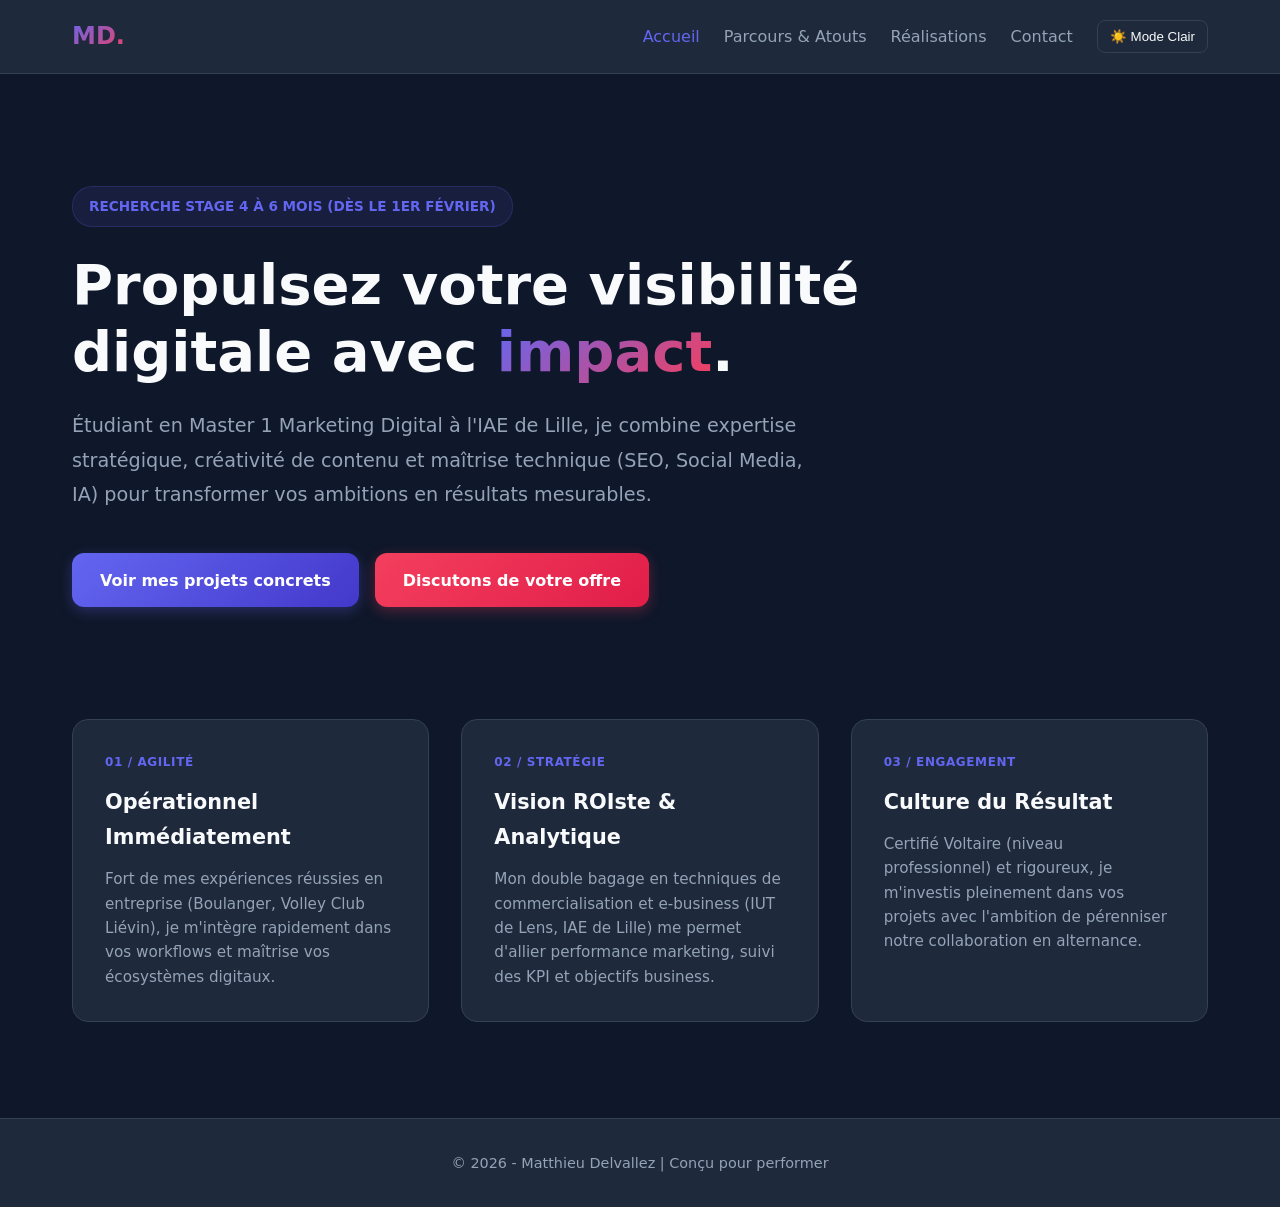
==== index.html @ c9779fed "Add files via upload" ====
<!DOCTYPE html>
<html lang="fr">
<head>
    <meta charset="UTF-8">
    <meta name="viewport" content="width=device-width, initial-scale=1.0">
    <title>Matthieu Delvallez | Portfolio - Marketing Digital</title>
    <link rel="stylesheet" href="style.css">
</head>
<body>

    <header>
        <nav>
            <a href="index.html" class="logo">MD.</a>
            <ul class="nav-links">
                <li><a href="index.html" class="active">Accueil</a></li>
                <li><a href="parcours.html">Parcours & Atouts</a></li>
                <li><a href="realisations.html">Réalisations</a></li>
                <li><a href="contact.html">Contact</a></li>
                <li><button id="themeToggle" class="theme-toggle">☀️ Mode Clair</button></li>
            </ul>
        </nav>
    </header>

    <main class="reveal">
        <!-- HERO SECTION -->
        <section class="hero-section" style="padding: 4rem 0 3rem 0;">
            <div style="margin-bottom: 1.5rem;">
                <span class="project-badge" style="display: inline-flex; align-items: center; gap: 0.5rem; font-size: 0.85rem; padding: 0.5rem 1rem;">
                    Recherche Stage 4 à 6 mois (Dès le 1er février)
                </span>
            </div>

            <h1 style="font-size: 3.5rem; font-weight: 800; line-height: 1.2; margin-bottom: 1.5rem; max-width: 900px;">
                Propulsez votre visibilité digitale avec <span style="background: linear-gradient(135deg, var(--primary), var(--accent)); -webkit-background-clip: text; -webkit-text-fill-color: transparent;">impact</span>.
            </h1>

            <p style="color: var(--text-muted); font-size: 1.2rem; max-width: 750px; margin-bottom: 2.5rem; line-height: 1.8;">
                Étudiant en Master 1 Marketing Digital à l'IAE de Lille, je combine expertise stratégique, créativité de contenu et maîtrise technique (SEO, Social Media, IA) pour transformer vos ambitions en résultats mesurables.
            </p>

            <div style="display: flex; gap: 1rem; flex-wrap: wrap;">
                <a href="realisations.html" class="btn">Voir mes projets concrets</a>
                <a href="contact.html" class="btn btn-accent">Discutons de votre offre</a>
            </div>
        </section>

        <!-- 3 CARTES DE VALEUR (Design System Minimaliste & Expert) -->
        <div class="grid" style="margin-top: 4rem; margin-bottom: 3rem;">
            <div class="card" style="display: flex; flex-direction: column; justify-content: space-between; position: relative;">
                <div>
                    <span style="font-size: 0.75rem; font-weight: 700; color: var(--primary); text-transform: uppercase; letter-spacing: 0.05em; display: block; margin-bottom: 0.75rem;">01 / Agilité</span>
                    <h3 style="font-size: 1.3rem; margin-bottom: 0.75rem;">Opérationnel Immédiatement</h3>
                    <p style="color: var(--text-muted); font-size: 0.95rem; line-height: 1.6;">
                        Fort de mes expériences réussies en entreprise (Boulanger, Volley Club Liévin), je m'intègre rapidement dans vos workflows et maîtrise vos écosystèmes digitaux.
                    </p>
                </div>
            </div>

            <div class="card" style="display: flex; flex-direction: column; justify-content: space-between; position: relative;">
                <div>
                    <span style="font-size: 0.75rem; font-weight: 700; color: var(--primary); text-transform: uppercase; letter-spacing: 0.05em; display: block; margin-bottom: 0.75rem;">02 / Stratégie</span>
                    <h3 style="font-size: 1.3rem; margin-bottom: 0.75rem;">Vision ROIste & Analytique</h3>
                    <p style="color: var(--text-muted); font-size: 0.95rem; line-height: 1.6;">
                        Mon double bagage en techniques de commercialisation et e-business (IUT de Lens, IAE de Lille) me permet d'allier performance marketing, suivi des KPI et objectifs business.
                    </p>
                </div>
            </div>

            <div class="card" style="display: flex; flex-direction: column; justify-content: space-between; position: relative;">
                <div>
                    <span style="font-size: 0.75rem; font-weight: 700; color: var(--primary); text-transform: uppercase; letter-spacing: 0.05em; display: block; margin-bottom: 0.75rem;">03 / Engagement</span>
                    <h3 style="font-size: 1.3rem; margin-bottom: 0.75rem;">Culture du Résultat</h3>
                    <p style="color: var(--text-muted); font-size: 0.95rem; line-height: 1.6;">
                        Certifié Voltaire (niveau professionnel) et rigoureux, je m'investis pleinement dans vos projets avec l'ambition de pérenniser notre collaboration en alternance.
                    </p>
                </div>
            </div>
        </div>
    </main>

    <footer>
        <p>&copy; 2026 - Matthieu Delvallez | Conçu pour performer</p>
    </footer>

    <script src="script.js"></script>
</body>
</html>
---- style.css ----
/* --- Variables & Thème --- */
:root {
    --bg-color: #0f172a;
    --card-bg: #1e293b;
    --text-color: #f8fafc;
    --text-muted: #94a3b8;
    --primary: #6366f1;
    --primary-hover: #4f46e5;
    --accent: #f43f5e;
    --border: #334155;
    --transition: all 0.3s cubic-bezier(0.4, 0, 0.2, 1);
}

body.light-theme {
    --bg-color: #f8fafc;
    --card-bg: #ffffff;
    --text-color: #0f172a;
    --text-muted: #64748b;
    --primary: #4f46e5;
    --primary-hover: #4338ca;
    --border: #e2e8f0;
}

/* --- Reset & Base --- */
* {
    box-sizing: border-box;
    margin: 0;
    padding: 0;
}

body {
    font-family: 'Inter', system-ui, -apple-system, sans-serif;
    background-color: var(--bg-color);
    color: var(--text-color);
    line-height: 1.7;
    transition: var(--transition);
    display: flex;
    flex-direction: column;
    min-height: 100vh;
}

/* --- Header & Navigation --- */
header {
    background-color: var(--card-bg);
    border-bottom: 1px solid var(--border);
    position: sticky;
    top: 0;
    z-index: 1000;
    backdrop-filter: blur(10px);
}

nav {
    max-width: 1200px;
    margin: 0 auto;
    display: flex;
    justify-content: space-between;
    align-items: center;
    padding: 1rem 2rem;
}

.logo {
    font-weight: 800;
    font-size: 1.5rem;
    background: linear-gradient(135deg, var(--primary), var(--accent));
    -webkit-background-clip: text;
    -webkit-text-fill-color: transparent;
    text-decoration: none;
}

.nav-links {
    display: flex;
    list-style: none;
    gap: 1.5rem;
    align-items: center;
}

nav a {
    text-decoration: none;
    color: var(--text-muted);
    font-weight: 500;
    transition: var(--transition);
}

nav a:hover, nav a.active {
    color: var(--primary);
}

.theme-toggle {
    background: none;
    border: 1px solid var(--border);
    color: var(--text-color);
    padding: 0.5rem 0.75rem;
    border-radius: 8px;
    cursor: pointer;
    transition: var(--transition);
}
.theme-toggle:hover {
    border-color: var(--primary);
}

/* --- Layout Général --- */
main {
    flex: 1;
    max-width: 1200px;
    width: 100%;
    margin: 0 auto;
    padding: 3rem 2rem;
}

/* --- Boutons --- */
.btn {
    display: inline-flex;
    align-items: center;
    justify-content: center;
    background: linear-gradient(135deg, var(--primary), #4338ca);
    color: white;
    padding: 0.85rem 1.75rem;
    border-radius: 12px;
    text-decoration: none;
    font-weight: 600;
    transition: var(--transition);
    border: none;
    cursor: pointer;
    box-shadow: 0 4px 14px rgba(99, 102, 241, 0.3);
}

.btn:hover {
    transform: translateY(-2px);
    box-shadow: 0 6px 20px rgba(99, 102, 241, 0.4);
}

.btn-accent {
    background: linear-gradient(135deg, var(--accent), #e11d48);
    box-shadow: 0 4px 14px rgba(244, 63, 94, 0.3);
}

/* --- Grilles & Cartes --- */
.grid {
    display: grid;
    grid-template-columns: repeat(auto-fit, minmax(320px, 1fr));
    gap: 2rem;
    margin-top: 2rem;
}

.card {
    background-color: var(--card-bg);
    border: 1px solid var(--border);
    padding: 2rem;
    border-radius: 16px;
    transition: var(--transition);
    position: relative;
    overflow: hidden;
}

.card:hover {
    transform: translateY(-5px);
    border-color: var(--primary);
    box-shadow: 0 10px 30px rgba(0, 0, 0, 0.1);
}

/* --- Filtres Réalisations --- */
.filters {
    display: flex;
    gap: 1rem;
    margin-bottom: 2rem;
    flex-wrap: wrap;
}

.filter-btn {
    background: var(--card-bg);
    border: 1px solid var(--border);
    color: var(--text-muted);
    padding: 0.5rem 1.25rem;
    border-radius: 20px;
    cursor: pointer;
    font-weight: 500;
    transition: var(--transition);
}

.filter-btn.active, .filter-btn:hover {
    background: var(--primary);
    color: white;
    border-color: var(--primary);
}

/* --- Styles spécifiques aux sections de détails --- */
.project-detail-section {
    background-color: var(--card-bg);
    border: 1px solid var(--border);
    border-radius: 20px;
    padding: 2.5rem;
    margin-bottom: 3rem;
    transition: var(--transition);
}
.project-detail-section:hover {
    border-color: var(--primary);
    box-shadow: 0 10px 30px rgba(0, 0, 0, 0.15);
}
.project-header {
    display: flex;
    justify-content: space-between;
    align-items: flex-start;
    flex-wrap: wrap;
    gap: 1rem;
    margin-bottom: 1.5rem;
}
.project-badge {
    font-size: 0.8rem;
    font-weight: 700;
    text-transform: uppercase;
    padding: 0.4rem 0.8rem;
    border-radius: 20px;
    background: rgba(99, 102, 241, 0.1);
    color: var(--primary);
    border: 1px solid rgba(99, 102, 241, 0.2);
}
.project-description {
    color: var(--text-muted);
    font-size: 1.05rem;
    margin-bottom: 2rem;
    line-height: 1.8;
}

.visual-grid-2 {
    display: grid;
    grid-template-columns: repeat(auto-fit, minmax(300px, 1fr));
    gap: 1.5rem;
    align-items: start;
}
.visual-grid-3 {
    display: grid;
    grid-template-columns: repeat(auto-fit, minmax(250px, 1fr));
    gap: 1.5rem;
    align-items: start;
}

.visual-box {
    width: 100%;
    background-color: var(--bg-color);
    border: 1px solid var(--border);
    border-radius: 12px;
    display: flex;
    align-items: center;
    justify-content: center;
    overflow: hidden;
    position: relative;
    padding: 0.75rem;
}
.visual-box img {
    width: 100%;
    height: auto;
    max-height: 380px;
    object-fit: contain;
    border-radius: 8px;
    transition: var(--transition);
}
.visual-box:hover img {
    transform: scale(1.02);
}

/* --- Fenêtre Modale Livre Interactif (Sans Scroll) --- */
.video-modal {
    display: none;
    position: fixed;
    z-index: 2000;
    left: 0;
    top: 0;
    width: 100%;
    height: 100%;
    background-color: rgba(15, 23, 42, 0.85);
    backdrop-filter: blur(10px);
    align-items: center;
    justify-content: center;
    opacity: 0;
    transition: opacity 0.3s ease;
}

.video-modal.active {
    display: flex;
    opacity: 1;
}

.modal-content {
    background: var(--card-bg);
    border: 1px solid var(--border);
    padding: 1.5rem;
    border-radius: 20px;
    max-width: 1000px;
    width: 95vw;
    height: 92vh;
    position: relative;
    box-shadow: 0 25px 50px rgba(0, 0, 0, 0.5);
    display: flex;
    flex-direction: column;
    align-items: center;
    justify-content: space-between;
    overflow: hidden;
}

.book-container {
    position: relative;
    width: 100%;
    height: calc(100% - 4rem);
    display: flex;
    align-items: center;
    justify-content: center;
}

.book-page {
    display: none;
    width: 100%;
    height: 100%;
    text-align: center;
    animation: fadeIn 0.4s ease-in-out;
}

.book-page.active {
    display: flex;
    justify-content: center;
    align-items: center;
}

/* S'assure que le lecteur PDF intégré s'adapte exactement au cadre sans scroll */
.book-page object {
    width: 100%;
    height: 100%;
    border-radius: 8px;
    border: none;
    background-color: #ffffff;
}

.book-page img {
    max-width: 100%;
    max-height: 100%;
    object-fit: contain;
    border-radius: 8px;
}

@keyframes fadeIn {
    from { opacity: 0; transform: scale(0.98); }
    to { opacity: 1; transform: scale(1); }
}

.book-nav {
    display: flex;
    gap: 1.5rem;
    align-items: center;
    margin-top: 0.75rem;
}

.book-btn {
    background: var(--primary);
    color: white;
    border: none;
    padding: 0.5rem 1.25rem;
    border-radius: 30px;
    cursor: pointer;
    font-weight: 600;
    transition: var(--transition);
}

.book-btn:hover {
    background: var(--primary-hover);
    transform: translateY(-2px);
}

.page-indicator {
    font-size: 0.95rem;
    color: var(--text-muted);
    font-weight: 600;
}

.close-modal {
    position: absolute;
    top: 1rem;
    right: 1.25rem;
    background: none;
    border: none;
    color: var(--text-color);
    font-size: 1.8rem;
    cursor: pointer;
    z-index: 10;
    transition: var(--transition);
}

.close-modal:hover {
    color: var(--accent);
}

/* --- Footer --- */
footer {
    background-color: var(--card-bg);
    border-top: 1px solid var(--border);
    text-align: center;
    padding: 2rem;
    color: var(--text-muted);
    font-size: 0.9rem;
}

/* --- Animation Scroll Reveal --- */
.reveal {
    opacity: 0;
    transform: translateY(30px);
    transition: all 0.8s ease-out;
}
.reveal.active {
    opacity: 1;
    transform: translateY(0);
}

/* --- Style de la page Contact modernisée --- */
.contact-wrapper {
    display: grid;
    grid-template-columns: 1fr 1.2fr;
    gap: 3rem;
    align-items: start;
    margin-top: 2rem;
}

@media (max-width: 900px) {
    .contact-wrapper {
        grid-template-columns: 1fr;
    }
}

.contact-info-card {
    background: var(--card-bg);
    border: 1px solid var(--border);
    border-radius: 20px;
    padding: 2.5rem;
    box-shadow: 0 10px 30px rgba(0, 0, 0, 0.1);
}

.contact-info-item {
    display: flex;
    align-items: center;
    gap: 1rem;
    margin-bottom: 1.5rem;
    text-decoration: none;
    color: var(--text-color);
    transition: var(--transition);
}

.contact-info-item:hover {
    color: var(--primary);
    transform: translateX(5px);
}

.contact-icon {
    width: 45px;
    height: 45px;
    background: rgba(99, 102, 241, 0.1);
    border: 1px solid rgba(99, 102, 241, 0.2);
    border-radius: 12px;
    display: flex;
    align-items: center;
    justify-content: center;
    font-size: 1.2rem;
    color: var(--primary);
    flex-shrink: 0;
}

.contact-form-card {
    background: var(--card-bg);
    border: 1px solid var(--border);
    border-radius: 20px;
    padding: 2.5rem;
    box-shadow: 0 10px 30px rgba(0, 0, 0, 0.1);
}

.form-group {
    margin-bottom: 1.5rem;
}

.form-group label {
    display: block;
    font-weight: 600;
    margin-bottom: 0.5rem;
    font-size: 0.95rem;
}

.form-control {
    width: 100%;
    background-color: var(--bg-color);
    border: 1px solid var(--border);
    color: var(--text-color);
    padding: 0.85rem 1rem;
    border-radius: 12px;
    font-family: inherit;
    font-size: 1rem;
    transition: var(--transition);
}

.form-control:focus {
    outline: none;
    border-color: var(--primary);
    box-shadow: 0 0 0 3px rgba(99, 102, 241, 0.15);
}

textarea.form-control {
    resize: vertical;
    min-height: 140px;
}

/* --- Style de la page Parcours --- */
.parcours-grid {
    display: grid;
    grid-template-columns: 1fr 1fr;
    gap: 2.5rem;
    align-items: start;
    margin-top: 2rem;
}

@media (max-width: 950px) {
    .parcours-grid {
        grid-template-columns: 1fr;
    }
}

.parcours-card {
    background: var(--card-bg);
    border: 1px solid var(--border);
    border-radius: 20px;
    padding: 2.5rem;
    box-shadow: 0 10px 30px rgba(0, 0, 0, 0.1);
    height: 100%;
}

/* Timeline pour le parcours */
/* --- Correction de la Timeline (Parcours) --- */
.timeline {
    position: relative;
    padding-left: 2rem; /* Augmenté pour laisser respirer le texte */
    border-left: 2px solid var(--primary);
    margin-top: 1.5rem;
    margin-left: 0.5rem; /* Évite de coller au bord de la carte */
    display: flex;
    flex-direction: column;
    gap: 2rem;
}

.timeline-item {
    position: relative;
}

.timeline-item::before {
    content: '';
    position: absolute;
    left: calc(-2rem - 6px); /* Aligne parfaitement le point sur la ligne verticale */
    top: 6px;
    width: 10px;
    height: 10px;
    border-radius: 50%;
    background: var(--primary);
    box-shadow: 0 0 0 4px var(--card-bg);
}

.timeline-date {
    font-size: 0.8rem;
    font-weight: 700;
    color: var(--primary);
    text-transform: uppercase;
    letter-spacing: 0.05em;
    margin-bottom: 0.25rem;
}

.timeline-title {
    font-size: 1.15rem;
    font-weight: 700;
    color: var(--text-color);
}

.timeline-desc {
    font-size: 0.95rem;
    color: var(--text-muted);
    margin-top: 0.25rem;
}

/* Badges de compétences (Tags) */
.skills-category {
    margin-bottom: 1.75rem;
}

.skills-category:last-child {
    margin-bottom: 0;
}

.skills-category-title {
    font-size: 1rem;
    font-weight: 700;
    color: var(--text-color);
    margin-bottom: 0.75rem;
    display: flex;
    align-items: center;
    gap: 0.5rem;
}

.skills-badges {
    display: flex;
    flex-wrap: wrap;
    gap: 0.5rem;
}

.skill-badge {
    background: rgba(99, 102, 241, 0.1);
    color: var(--primary);
    border: 1px solid rgba(99, 102, 241, 0.2);
    padding: 0.4rem 0.85rem;
    border-radius: 20px;
    font-size: 0.85rem;
    font-weight: 600;
    transition: var(--transition);
}

.skill-badge:hover {
    background: var(--primary);
    color: white;
    transform: translateY(-2px);
}

/* --- Style spécifique à la page d'accueil --- */
.hero-section {
    padding: 2rem 0 4rem 0;
}

.home-projects-preview {
    margin-top: 4rem;
}

.preview-grid {
    display: grid;
    grid-template-columns: repeat(auto-fit, minmax(300px, 1fr));
    gap: 2rem;
    margin-top: 2rem;
}

.preview-card {
    background-color: var(--card-bg);
    border: 1px solid var(--border);
    border-radius: 16px;
    overflow: hidden;
    transition: var(--transition);
    text-decoration: none;
    display: flex;
    flex-direction: column;
}

.preview-card:hover {
    transform: translateY(-5px);
    border-color: var(--primary);
    box-shadow: 0 10px 30px rgba(0, 0, 0, 0.15);
}

.preview-img-box {
    width: 100%;
    height: 200px;
    background: var(--bg-color);
    overflow: hidden;
    position: relative;
    border-bottom: 1px solid var(--border);
}

.preview-img-box img {
    width: 100%;
    height: 100%;
    object-fit: cover;
    transition: var(--transition);
}

.preview-card:hover img {
    transform: scale(1.05);
}

.preview-content {
    padding: 1.5rem;
    flex: 1;
    display: flex;
    flex-direction: column;
    justify-content: space-between;
}

/* --- Style raffiné pour les pages des livres interactifs --- */
.book-page, .boulanger-page {
    display: none;
    width: 100%;
    height: 100%;
    justify-content: center;
    align-items: center;
    background-color: rgba(255, 255, 255, 0.03); /* Fond subtil */
    border-radius: 12px;
    padding: 1rem;
    animation: fadeIn 0.4s ease-in-out;
}

.book-page.active, .boulanger-page.active {
    display: flex;
}

.book-page img, .boulanger-page img {
    max-width: 100%;
    max-height: 100%;
    object-fit: contain;
    border-radius: 6px;
    box-shadow: 0 10px 30px rgba(0, 0, 0, 0.5);
    background-color: #ffffff; /* Fond blanc pour les pages de document */
}

.book-page, .boulanger-page, .soutenance-page {
    display: none;
    width: 100%;
    height: 100%;
    justify-content: center;
    align-items: center;
    background-color: rgba(255, 255, 255, 0.03);
    border-radius: 12px;
    padding: 1rem;
    animation: fadeIn 0.4s ease-in-out;
}

.book-page.active, .boulanger-page.active, .soutenance-page.active {
    display: flex;
}

.book-page img, .boulanger-page img, .soutenance-page img {
    max-width: 100%;
    max-height: 100%;
    object-fit: contain;
    border-radius: 6px;
    box-shadow: 0 10px 30px rgba(0, 0, 0, 0.5);
    background-color: #ffffff;
}

/* ========================================= */
/* --- RESPONSIVE DESIGN GLOBALE & EXPERT --- */
/* ========================================= */

@media (max-width: 950px) {
    /* Navigation mobile simplifiée */
    nav {
        flex-direction: column;
        gap: 1rem;
        padding: 1rem;
    }

    .nav-links {
        flex-wrap: wrap;
        justify-content: center;
        gap: 0.75rem;
    }

    /* Passage des grilles 2 ou 3 colonnes en 1 seule colonne sur tablette/mobile */
    .grid, 
    .parcours-grid, 
    .contact-wrapper, 
    .preview-grid {
        grid-template-columns: 1fr !important;
        gap: 1.5rem;
    }

    /* Ajustement des titres principaux pour éviter les débordements */
    h1 {
        font-size: 2.25rem !important;
    }

    main {
        padding: 1.5rem 1rem !important;
    }
}

@media (max-width: 600px) {
    /* Grilles de visuels (projets) en 1 colonne sur smartphone */
    .visual-grid-3, 
    .visual-grid-2 {
        grid-template-columns: 1fr !important;
    }

    /* Adaptation des modales (livres interactifs) en plein écran mobile */
    .modal-content {
        width: 95% !important;
        height: 85vh !important;
        padding: 1rem !important;
    }

    .book-btn {
        padding: 0.5rem 0.75rem !important;
        font-size: 0.85rem !important;
    }

    /* Boutons pleine largeur sur mobile pour le confort tactile */
    .hero-section .btn,
    .contact-form-card button[type="submit"] {
        width: 100%;
        text-align: center;
        justify-content: center;
    }
}
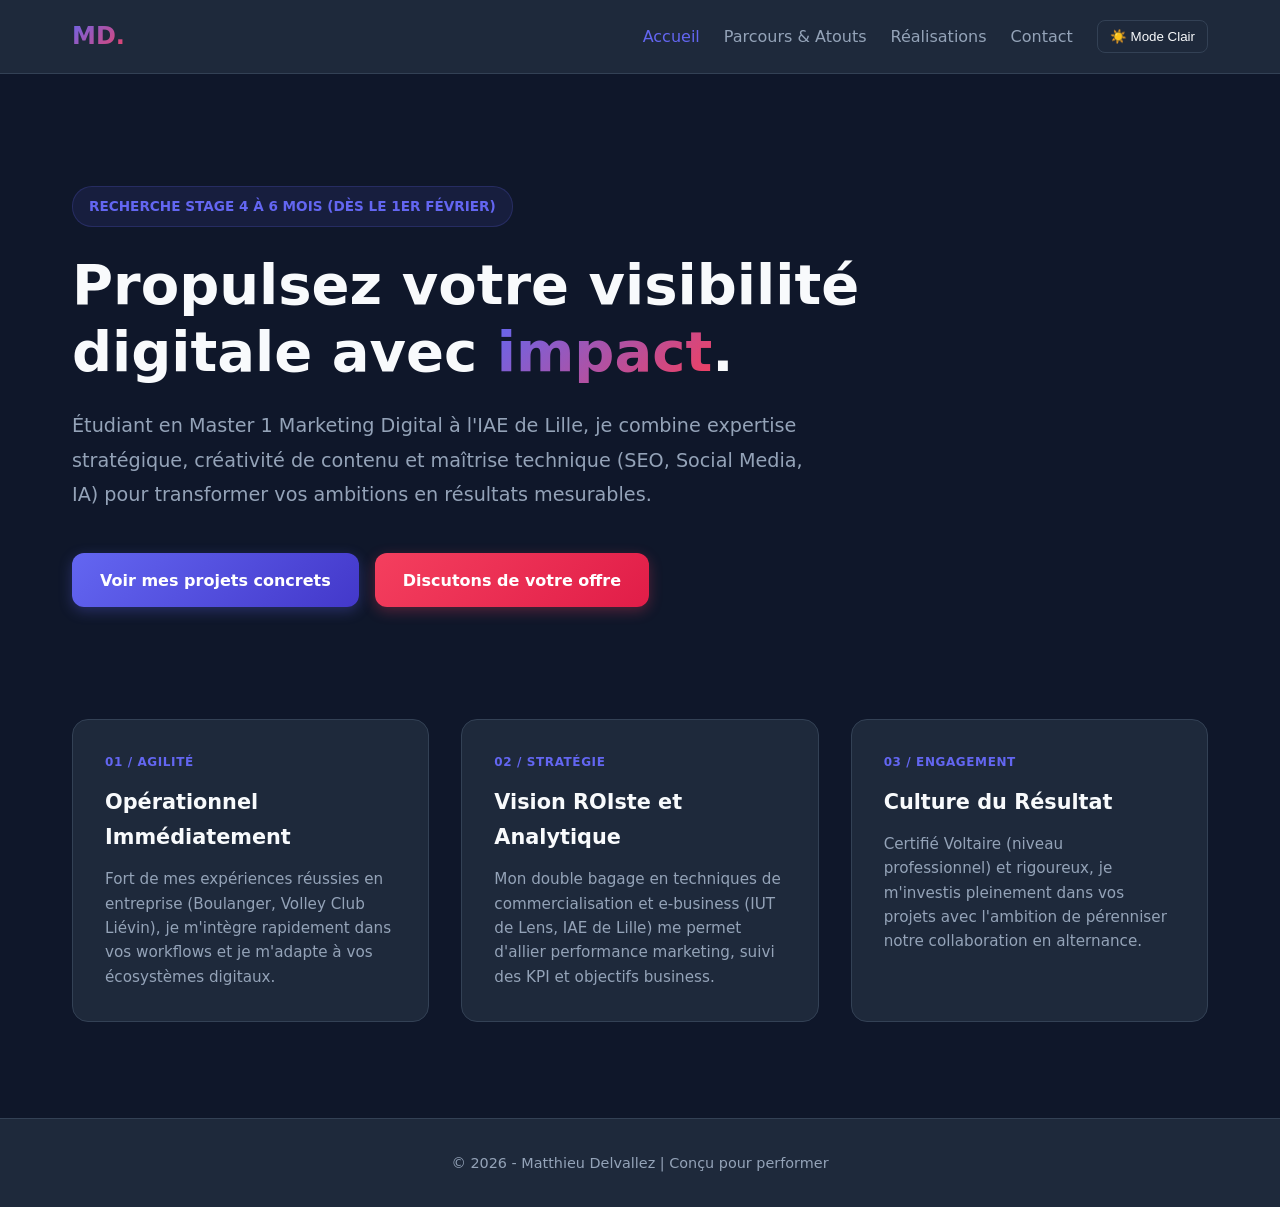
==== commit 12d5984e: "Update index.html" ====
--- a/index.html
+++ b/index.html
@@ -51,7 +51,7 @@
                     <span style="font-size: 0.75rem; font-weight: 700; color: var(--primary); text-transform: uppercase; letter-spacing: 0.05em; display: block; margin-bottom: 0.75rem;">01 / Agilité</span>
                     <h3 style="font-size: 1.3rem; margin-bottom: 0.75rem;">Opérationnel Immédiatement</h3>
                     <p style="color: var(--text-muted); font-size: 0.95rem; line-height: 1.6;">
-                        Fort de mes expériences réussies en entreprise (Boulanger, Volley Club Liévin), je m'intègre rapidement dans vos workflows et maîtrise vos écosystèmes digitaux.
+                        Fort de mes expériences réussies en entreprise (Boulanger, Volley Club Liévin), je m'intègre rapidement dans vos workflows et je m'adapte à vos écosystèmes digitaux.
                     </p>
                 </div>
             </div>
@@ -59,7 +59,7 @@
             <div class="card" style="display: flex; flex-direction: column; justify-content: space-between; position: relative;">
                 <div>
                     <span style="font-size: 0.75rem; font-weight: 700; color: var(--primary); text-transform: uppercase; letter-spacing: 0.05em; display: block; margin-bottom: 0.75rem;">02 / Stratégie</span>
-                    <h3 style="font-size: 1.3rem; margin-bottom: 0.75rem;">Vision ROIste & Analytique</h3>
+                    <h3 style="font-size: 1.3rem; margin-bottom: 0.75rem;">Vision ROIste et Analytique</h3>
                     <p style="color: var(--text-muted); font-size: 0.95rem; line-height: 1.6;">
                         Mon double bagage en techniques de commercialisation et e-business (IUT de Lens, IAE de Lille) me permet d'allier performance marketing, suivi des KPI et objectifs business.
                     </p>
@@ -84,4 +84,4 @@
 
     <script src="script.js"></script>
 </body>
-</html>+</html>
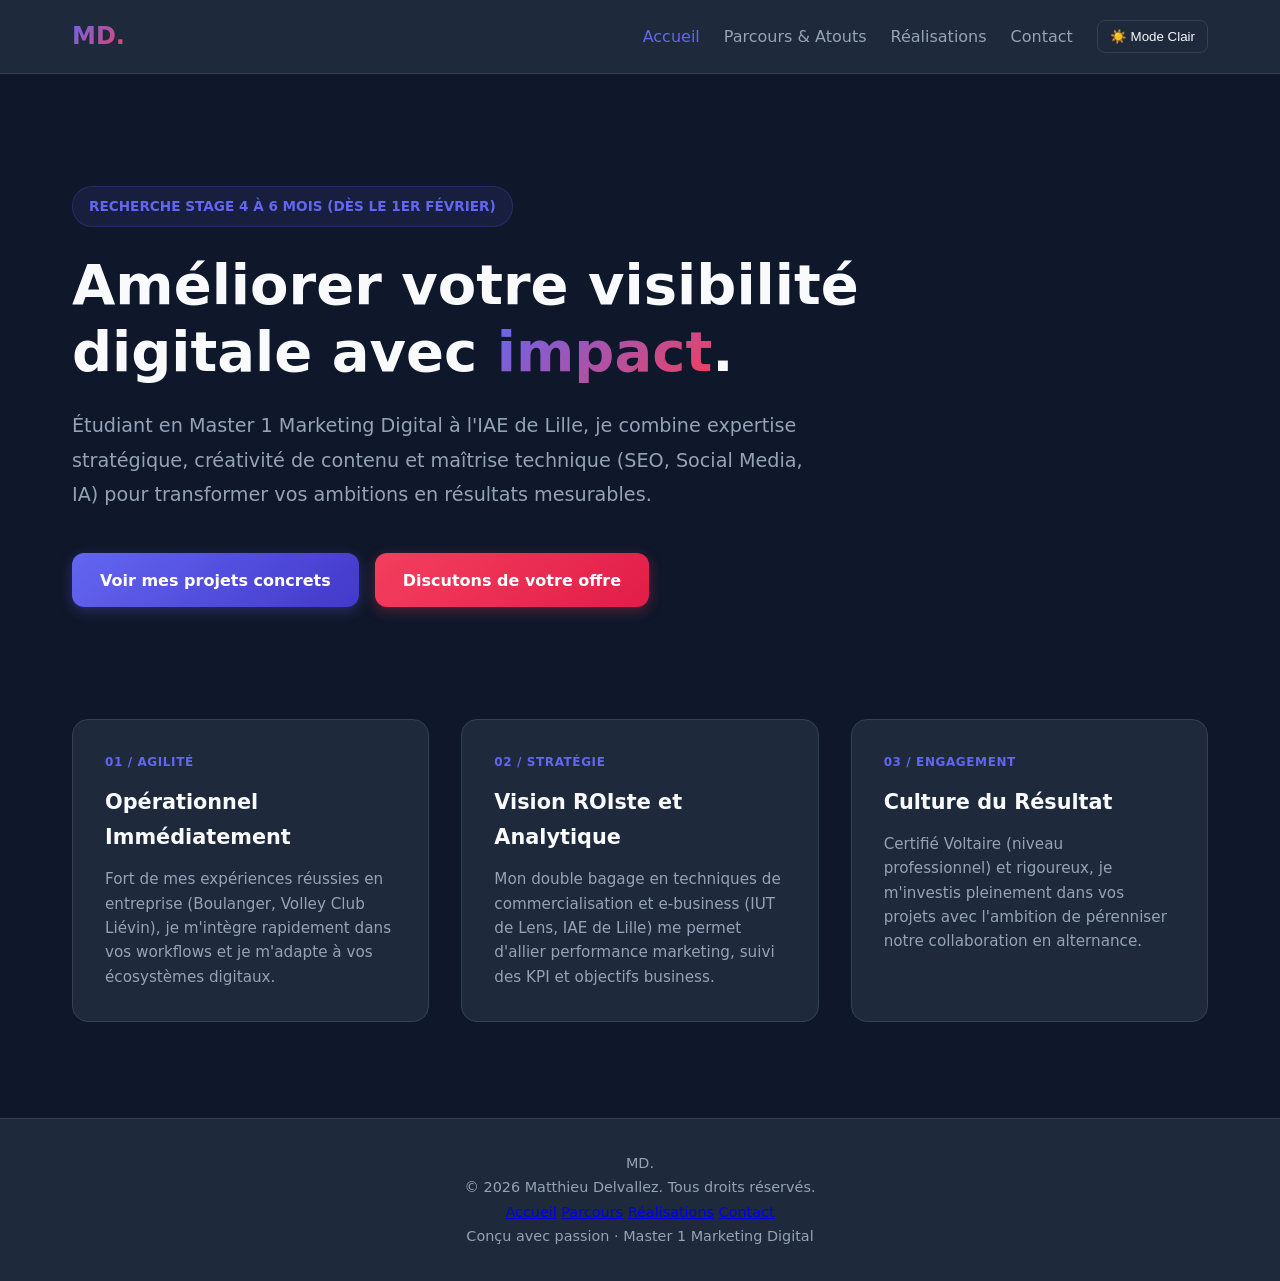
==== commit 53dba41f: "Update index.html" ====
--- a/index.html
+++ b/index.html
@@ -31,7 +31,7 @@
             </div>
 
             <h1 style="font-size: 3.5rem; font-weight: 800; line-height: 1.2; margin-bottom: 1.5rem; max-width: 900px;">
-                Propulsez votre visibilité digitale avec <span style="background: linear-gradient(135deg, var(--primary), var(--accent)); -webkit-background-clip: text; -webkit-text-fill-color: transparent;">impact</span>.
+                Améliorer votre visibilité digitale avec <span style="background: linear-gradient(135deg, var(--primary), var(--accent)); -webkit-background-clip: text; -webkit-text-fill-color: transparent;">impact</span>.
             </h1>
 
             <p style="color: var(--text-muted); font-size: 1.2rem; max-width: 750px; margin-bottom: 2.5rem; line-height: 1.8;">
@@ -78,8 +78,22 @@
         </div>
     </main>
 
-    <footer>
-        <p>&copy; 2026 - Matthieu Delvallez | Conçu pour performer</p>
+    <footer class="site-footer">
+        <div class="footer-content">
+            <div class="footer-left">
+                <span class="footer-logo">MD.</span>
+                <p>&copy; 2026 Matthieu Delvallez. Tous droits réservés.</p>
+            </div>
+            <div class="footer-links">
+                <a href="index.html">Accueil</a>
+                <a href="parcours.html">Parcours</a>
+                <a href="realisations.html">Réalisations</a>
+                <a href="contact.html">Contact</a>
+            </div>
+            <div class="footer-right">
+                <p>Conçu avec passion &middot; Master 1 Marketing Digital</p>
+            </div>
+        </div>
     </footer>
 
     <script src="script.js"></script>
--- a/style.css
+++ b/style.css
@@ -793,4 +793,70 @@
         text-align: center;
         justify-content: center;
     }
-}+    /* --- Footer Professionnel & Élégant --- */
+.site-footer {
+    background-color: var(--card-bg);
+    border-top: 1px solid rgba(255, 255, 255, 0.05);
+    padding: 2.5rem 2rem;
+    margin-top: 4rem;
+    color: var(--text-muted);
+    font-size: 0.9rem;
+}
+
+.footer-content {
+    max-width: 1200px;
+    margin: 0 auto;
+    display: flex;
+    justify-content: space-between;
+    align-items: center;
+    flex-wrap: wrap;
+    gap: 1.5rem;
+}
+
+.footer-left {
+    display: flex;
+    align-items: center;
+    gap: 1rem;
+}
+
+.footer-logo {
+    font-weight: 800;
+    font-size: 1.25rem;
+    color: var(--text-color);
+    letter-spacing: -0.05em;
+}
+
+.footer-links {
+    display: flex;
+    gap: 1.5rem;
+}
+
+.footer-links a {
+    color: var(--text-muted);
+    text-decoration: none;
+    transition: color 0.2s ease;
+}
+
+.footer-links a:hover {
+    color: var(--primary);
+}
+
+.footer-right p {
+    font-size: 0.85rem;
+    opacity: 0.8;
+}
+
+/* --- Responsive Footer sur Mobile --- */
+@media (max-width: 768px) {
+    .footer-content {
+        flex-direction: column;
+        text-align: center;
+        gap: 1rem;
+    }
+
+    .footer-left {
+        flex-direction: column;
+        gap: 0.25rem;
+    }
+}
+}
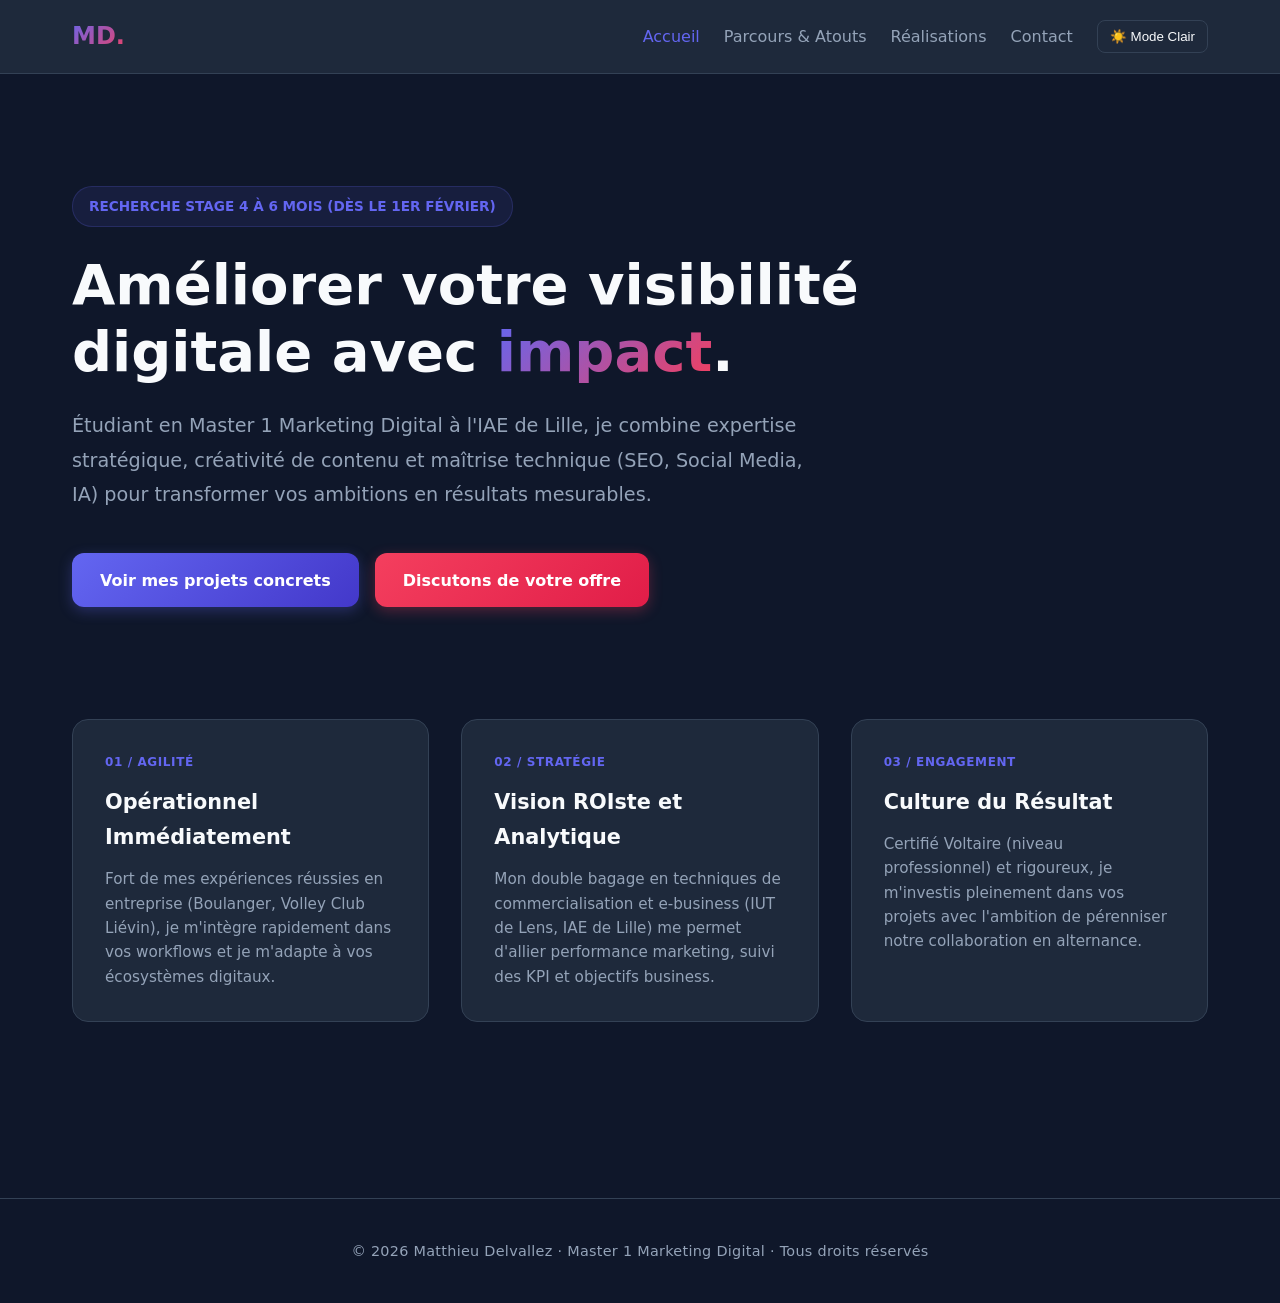
==== commit 24fd2050: "Update index.html" ====
--- a/index.html
+++ b/index.html
@@ -79,21 +79,7 @@
     </main>
 
     <footer class="site-footer">
-        <div class="footer-content">
-            <div class="footer-left">
-                <span class="footer-logo">MD.</span>
-                <p>&copy; 2026 Matthieu Delvallez. Tous droits réservés.</p>
-            </div>
-            <div class="footer-links">
-                <a href="index.html">Accueil</a>
-                <a href="parcours.html">Parcours</a>
-                <a href="realisations.html">Réalisations</a>
-                <a href="contact.html">Contact</a>
-            </div>
-            <div class="footer-right">
-                <p>Conçu avec passion &middot; Master 1 Marketing Digital</p>
-            </div>
-        </div>
+        <p>&copy; 2026 Matthieu Delvallez &middot; Master 1 Marketing Digital &middot; Tous droits réservés</p>
     </footer>
 
     <script src="script.js"></script>
--- a/style.css
+++ b/style.css
@@ -221,21 +221,17 @@
     line-height: 1.8;
 }
 
+/* --- GRILLES DE VISUELS (2 colonnes & 3 colonnes) --- */
 .visual-grid-2 {
     display: grid;
-    grid-template-columns: repeat(auto-fit, minmax(300px, 1fr));
+    grid-template-columns: repeat(2, 1fr);
     gap: 1.5rem;
-    align-items: start;
-}
-.visual-grid-3 {
-    display: grid;
-    grid-template-columns: repeat(auto-fit, minmax(250px, 1fr));
-    gap: 1.5rem;
-    align-items: start;
-}
-
-.visual-box {
-    width: 100%;
+    align-items: center;
+    margin-bottom: 1.5rem;
+}
+
+.visual-grid-2 .visual-box {
+    height: 280px;
     background-color: var(--bg-color);
     border: 1px solid var(--border);
     border-radius: 12px;
@@ -244,21 +240,56 @@
     justify-content: center;
     overflow: hidden;
     position: relative;
-    padding: 0.75rem;
-}
-.visual-box img {
-    width: 100%;
-    height: auto;
-    max-height: 380px;
+    padding: 1rem;
+}
+
+.visual-grid-2 .visual-box img {
+    max-width: 100%;
+    max-height: 100%;
     object-fit: contain;
     border-radius: 8px;
-    transition: var(--transition);
-}
+    box-shadow: 0 4px 12px rgba(0, 0, 0, 0.2);
+    transition: var(--transition);
+}
+
+.visual-grid-2 .visual-box:hover img {
+    transform: scale(1.02);
+}
+
+.visual-grid-3 {
+    display: grid;
+    grid-template-columns: repeat(3, 1fr);
+    gap: 1.25rem;
+    margin-bottom: 1.5rem;
+}
+
+.visual-box {
+    width: 100%;
+    height: 220px;
+    background-color: var(--bg-color);
+    border: 1px solid var(--border);
+    border-radius: 12px;
+    display: flex;
+    align-items: center;
+    justify-content: center;
+    overflow: hidden;
+    position: relative;
+    padding: 0.5rem;
+}
+
+.visual-box img {
+    max-width: 100%;
+    max-height: 100%;
+    object-fit: contain;
+    border-radius: 8px;
+    transition: var(--transition);
+}
+
 .visual-box:hover img {
-    transform: scale(1.02);
-}
-
-/* --- Fenêtre Modale Livre Interactif (Sans Scroll) --- */
+    transform: scale(1.03);
+}
+
+/* --- Fenêtre Modale Livre Interactif --- */
 .video-modal {
     display: none;
     position: fixed;
@@ -306,34 +337,35 @@
     justify-content: center;
 }
 
-.book-page {
+.book-page, 
+.boulanger-page, 
+.soutenance-page {
     display: none;
     width: 100%;
     height: 100%;
-    text-align: center;
+    justify-content: center;
+    align-items: center;
+    background-color: rgba(255, 255, 255, 0.03);
+    border-radius: 12px;
+    padding: 1rem;
     animation: fadeIn 0.4s ease-in-out;
 }
 
-.book-page.active {
-    display: flex;
-    justify-content: center;
-    align-items: center;
-}
-
-/* S'assure que le lecteur PDF intégré s'adapte exactement au cadre sans scroll */
-.book-page object {
-    width: 100%;
-    height: 100%;
-    border-radius: 8px;
-    border: none;
-    background-color: #ffffff;
-}
-
-.book-page img {
+.book-page.active, 
+.boulanger-page.active, 
+.soutenance-page.active {
+    display: flex;
+}
+
+.book-page img, 
+.boulanger-page img, 
+.soutenance-page img {
     max-width: 100%;
     max-height: 100%;
     object-fit: contain;
-    border-radius: 8px;
+    border-radius: 6px;
+    box-shadow: 0 10px 30px rgba(0, 0, 0, 0.5);
+    background-color: #ffffff;
 }
 
 @keyframes fadeIn {
@@ -387,16 +419,6 @@
     color: var(--accent);
 }
 
-/* --- Footer --- */
-footer {
-    background-color: var(--card-bg);
-    border-top: 1px solid var(--border);
-    text-align: center;
-    padding: 2rem;
-    color: var(--text-muted);
-    font-size: 0.9rem;
-}
-
 /* --- Animation Scroll Reveal --- */
 .reveal {
     opacity: 0;
@@ -423,7 +445,7 @@
     }
 }
 
-.contact-info-card {
+.contact-info-card, .contact-form-card {
     background: var(--card-bg);
     border: 1px solid var(--border);
     border-radius: 20px;
@@ -458,14 +480,6 @@
     font-size: 1.2rem;
     color: var(--primary);
     flex-shrink: 0;
-}
-
-.contact-form-card {
-    background: var(--card-bg);
-    border: 1px solid var(--border);
-    border-radius: 20px;
-    padding: 2.5rem;
-    box-shadow: 0 10px 30px rgba(0, 0, 0, 0.1);
 }
 
 .form-group {
@@ -527,13 +541,12 @@
 }
 
 /* Timeline pour le parcours */
-/* --- Correction de la Timeline (Parcours) --- */
 .timeline {
     position: relative;
-    padding-left: 2rem; /* Augmenté pour laisser respirer le texte */
+    padding-left: 2rem;
     border-left: 2px solid var(--primary);
     margin-top: 1.5rem;
-    margin-left: 0.5rem; /* Évite de coller au bord de la carte */
+    margin-left: 0.5rem;
     display: flex;
     flex-direction: column;
     gap: 2rem;
@@ -546,7 +559,7 @@
 .timeline-item::before {
     content: '';
     position: absolute;
-    left: calc(-2rem - 6px); /* Aligne parfaitement le point sur la ligne verticale */
+    left: calc(-2rem - 6px);
     top: 6px;
     width: 10px;
     height: 10px;
@@ -679,63 +692,98 @@
     justify-content: space-between;
 }
 
-/* --- Style raffiné pour les pages des livres interactifs --- */
-.book-page, .boulanger-page {
-    display: none;
-    width: 100%;
-    height: 100%;
-    justify-content: center;
-    align-items: center;
-    background-color: rgba(255, 255, 255, 0.03); /* Fond subtil */
-    border-radius: 12px;
-    padding: 1rem;
-    animation: fadeIn 0.4s ease-in-out;
-}
-
-.book-page.active, .boulanger-page.active {
-    display: flex;
-}
-
-.book-page img, .boulanger-page img {
-    max-width: 100%;
-    max-height: 100%;
-    object-fit: contain;
-    border-radius: 6px;
-    box-shadow: 0 10px 30px rgba(0, 0, 0, 0.5);
-    background-color: #ffffff; /* Fond blanc pour les pages de document */
-}
-
-.book-page, .boulanger-page, .soutenance-page {
-    display: none;
-    width: 100%;
-    height: 100%;
-    justify-content: center;
-    align-items: center;
-    background-color: rgba(255, 255, 255, 0.03);
-    border-radius: 12px;
-    padding: 1rem;
-    animation: fadeIn 0.4s ease-in-out;
-}
-
-.book-page.active, .boulanger-page.active, .soutenance-page.active {
-    display: flex;
-}
-
-.book-page img, .boulanger-page img, .soutenance-page img {
-    max-width: 100%;
-    max-height: 100%;
-    object-fit: contain;
-    border-radius: 6px;
-    box-shadow: 0 10px 30px rgba(0, 0, 0, 0.5);
-    background-color: #ffffff;
-}
-
 /* ========================================= */
-/* --- RESPONSIVE DESIGN GLOBALE & EXPERT --- */
+/* --- FOOTER PRO & DESIGN --- */
 /* ========================================= */
-
+/* --- Footer Simple & Épuré --- */
+.site-footer {
+    text-align: center;
+    padding: 2.5rem 1rem;
+    margin-top: 5rem;
+    border-top: 1px solid var(--border);
+    color: var(--text-muted);
+    font-size: 0.9rem;
+    letter-spacing: 0.02em;
+}
+
+.footer-container {
+    max-width: 1100px;
+    margin: 0 auto;
+    display: grid;
+    grid-template-columns: 2fr 1fr 1fr;
+    gap: 3rem;
+    padding-bottom: 3rem;
+    border-bottom: 1px solid rgba(255, 255, 255, 0.05);
+}
+
+.footer-brand {
+    font-size: 1.5rem;
+    font-weight: 800;
+    color: var(--text-color);
+    letter-spacing: -0.05em;
+    display: inline-block;
+    margin-bottom: 1rem;
+}
+
+.footer-bio {
+    font-size: 0.95rem;
+    line-height: 1.5;
+    max-width: 320px;
+}
+
+.footer-col h4 {
+    color: var(--text-color);
+    font-size: 1rem;
+    font-weight: 700;
+    margin-bottom: 1.25rem;
+    letter-spacing: 0.03em;
+}
+
+.footer-links-list {
+    list-style: none;
+    padding: 0;
+    margin: 0;
+    display: flex;
+    flex-direction: column;
+    gap: 0.75rem;
+}
+
+.footer-links-list a, .footer-socials a {
+    color: var(--text-muted);
+    text-decoration: none;
+    font-size: 0.95rem;
+    transition: color 0.2s ease;
+}
+
+.footer-links-list a:hover, .footer-socials a:hover {
+    color: var(--primary);
+}
+
+.footer-text {
+    font-size: 0.95rem;
+    margin-bottom: 1rem;
+}
+
+.footer-socials {
+    display: flex;
+    gap: 1.5rem;
+}
+
+.footer-bottom {
+    max-width: 1100px;
+    margin: 0 auto;
+    padding-top: 1.5rem;
+    display: flex;
+    justify-content: space-between;
+    align-items: center;
+    font-size: 0.85rem;
+    opacity: 0.8;
+}
+
+/* ========================================= */
+/* --- RESPONSIVE DESIGN GLOBAL --- */
+/* ========================================= */
 @media (max-width: 950px) {
-    /* Navigation mobile simplifiée */
     nav {
         flex-direction: column;
         gap: 1rem;
@@ -748,7 +796,6 @@
         gap: 0.75rem;
     }
 
-    /* Passage des grilles 2 ou 3 colonnes en 1 seule colonne sur tablette/mobile */
     .grid, 
     .parcours-grid, 
     .contact-wrapper, 
@@ -757,7 +804,6 @@
         gap: 1.5rem;
     }
 
-    /* Ajustement des titres principaux pour éviter les débordements */
     h1 {
         font-size: 2.25rem !important;
     }
@@ -765,16 +811,19 @@
     main {
         padding: 1.5rem 1rem !important;
     }
+
+    .footer-container {
+        grid-template-columns: 1fr;
+        gap: 2rem;
+    }
 }
 
 @media (max-width: 600px) {
-    /* Grilles de visuels (projets) en 1 colonne sur smartphone */
     .visual-grid-3, 
     .visual-grid-2 {
         grid-template-columns: 1fr !important;
     }
 
-    /* Adaptation des modales (livres interactifs) en plein écran mobile */
     .modal-content {
         width: 95% !important;
         height: 85vh !important;
@@ -786,77 +835,9 @@
         font-size: 0.85rem !important;
     }
 
-    /* Boutons pleine largeur sur mobile pour le confort tactile */
-    .hero-section .btn,
-    .contact-form-card button[type="submit"] {
-        width: 100%;
-        text-align: center;
-        justify-content: center;
-    }
-    /* --- Footer Professionnel & Élégant --- */
-.site-footer {
-    background-color: var(--card-bg);
-    border-top: 1px solid rgba(255, 255, 255, 0.05);
-    padding: 2.5rem 2rem;
-    margin-top: 4rem;
-    color: var(--text-muted);
-    font-size: 0.9rem;
-}
-
-.footer-content {
-    max-width: 1200px;
-    margin: 0 auto;
-    display: flex;
-    justify-content: space-between;
-    align-items: center;
-    flex-wrap: wrap;
-    gap: 1.5rem;
-}
-
-.footer-left {
-    display: flex;
-    align-items: center;
-    gap: 1rem;
-}
-
-.footer-logo {
-    font-weight: 800;
-    font-size: 1.25rem;
-    color: var(--text-color);
-    letter-spacing: -0.05em;
-}
-
-.footer-links {
-    display: flex;
-    gap: 1.5rem;
-}
-
-.footer-links a {
-    color: var(--text-muted);
-    text-decoration: none;
-    transition: color 0.2s ease;
-}
-
-.footer-links a:hover {
-    color: var(--primary);
-}
-
-.footer-right p {
-    font-size: 0.85rem;
-    opacity: 0.8;
-}
-
-/* --- Responsive Footer sur Mobile --- */
-@media (max-width: 768px) {
-    .footer-content {
+    .footer-bottom {
         flex-direction: column;
-        text-align: center;
-        gap: 1rem;
-    }
-
-    .footer-left {
-        flex-direction: column;
-        gap: 0.25rem;
-    }
-}
-}
+        gap: 0.5rem;
+        text-align: left;
+    }
+}
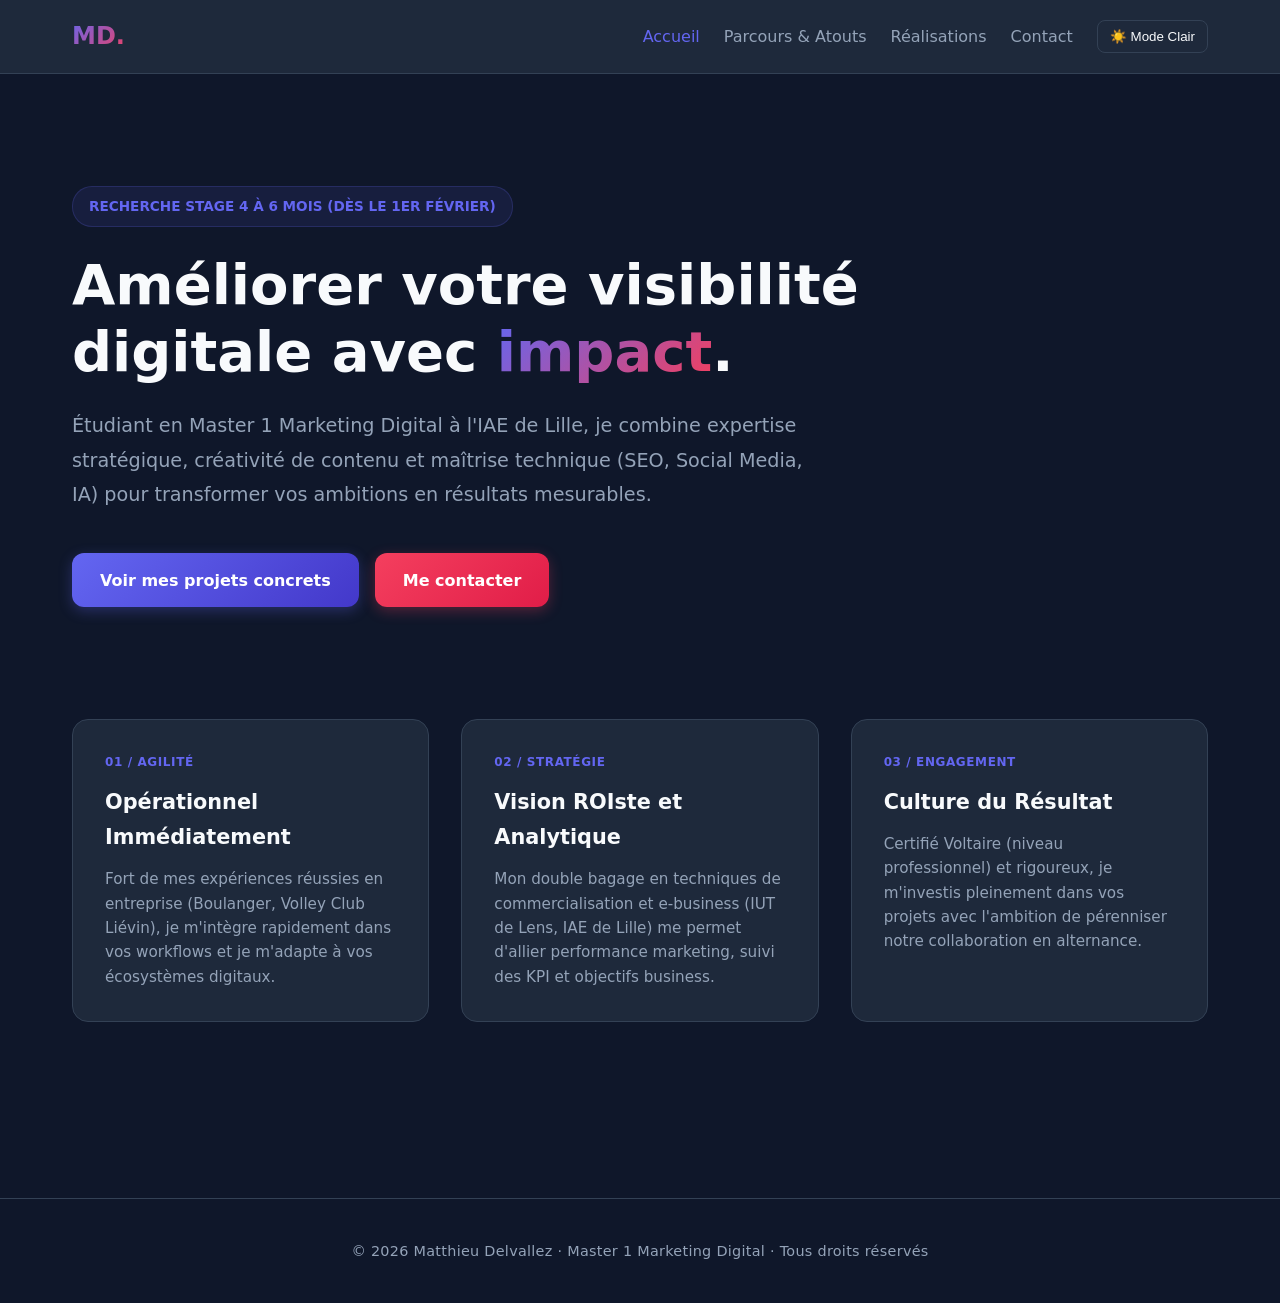
==== commit 1f7aa46b: "Update index.html" ====
--- a/index.html
+++ b/index.html
@@ -40,7 +40,7 @@
 
             <div style="display: flex; gap: 1rem; flex-wrap: wrap;">
                 <a href="realisations.html" class="btn">Voir mes projets concrets</a>
-                <a href="contact.html" class="btn btn-accent">Discutons de votre offre</a>
+                <a href="contact.html" class="btn btn-accent">Me contacter</a>
             </div>
         </section>
 
--- a/style.css
+++ b/style.css
@@ -706,79 +706,7 @@
     letter-spacing: 0.02em;
 }
 
-.footer-container {
-    max-width: 1100px;
-    margin: 0 auto;
-    display: grid;
-    grid-template-columns: 2fr 1fr 1fr;
-    gap: 3rem;
-    padding-bottom: 3rem;
-    border-bottom: 1px solid rgba(255, 255, 255, 0.05);
-}
-
-.footer-brand {
-    font-size: 1.5rem;
-    font-weight: 800;
-    color: var(--text-color);
-    letter-spacing: -0.05em;
-    display: inline-block;
-    margin-bottom: 1rem;
-}
-
-.footer-bio {
-    font-size: 0.95rem;
-    line-height: 1.5;
-    max-width: 320px;
-}
-
-.footer-col h4 {
-    color: var(--text-color);
-    font-size: 1rem;
-    font-weight: 700;
-    margin-bottom: 1.25rem;
-    letter-spacing: 0.03em;
-}
-
-.footer-links-list {
-    list-style: none;
-    padding: 0;
-    margin: 0;
-    display: flex;
-    flex-direction: column;
-    gap: 0.75rem;
-}
-
-.footer-links-list a, .footer-socials a {
-    color: var(--text-muted);
-    text-decoration: none;
-    font-size: 0.95rem;
-    transition: color 0.2s ease;
-}
-
-.footer-links-list a:hover, .footer-socials a:hover {
-    color: var(--primary);
-}
-
-.footer-text {
-    font-size: 0.95rem;
-    margin-bottom: 1rem;
-}
-
-.footer-socials {
-    display: flex;
-    gap: 1.5rem;
-}
-
-.footer-bottom {
-    max-width: 1100px;
-    margin: 0 auto;
-    padding-top: 1.5rem;
-    display: flex;
-    justify-content: space-between;
-    align-items: center;
-    font-size: 0.85rem;
-    opacity: 0.8;
-}
+
 
 /* ========================================= */
 /* --- RESPONSIVE DESIGN GLOBAL --- */
